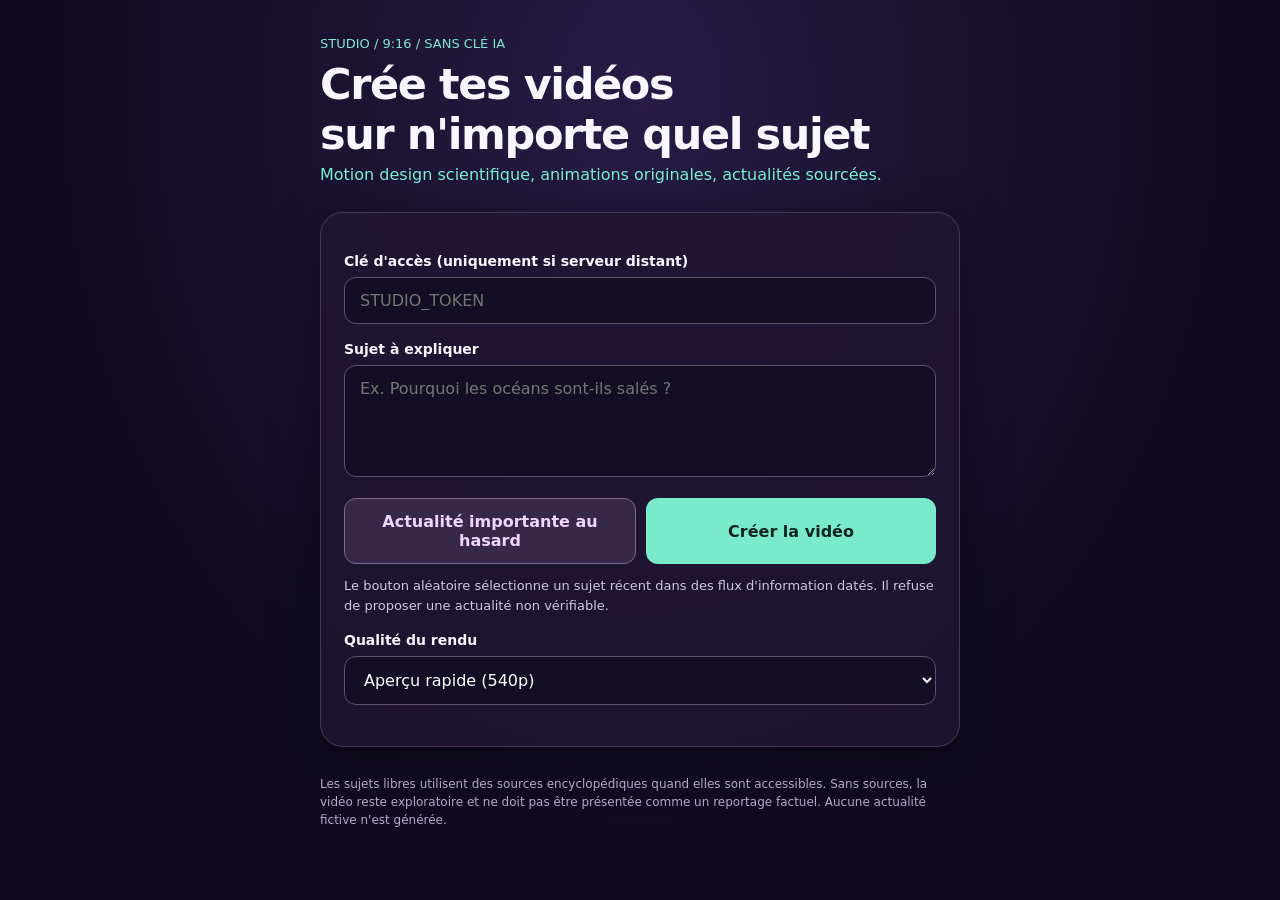
==== web/index.html @ 20359800 "Add responsive topic-input and random-important-news button UI" ====
<!doctype html>
<html lang="fr"><head><meta charset="utf-8"><meta name="viewport" content="width=device-width,initial-scale=1">
<title>Vertical Science Studio</title><style>
:root{color-scheme:dark;font-family:system-ui,-apple-system,sans-serif;background:#100b1f;color:#f8f6ff}*{box-sizing:border-box}
body{margin:0;background:radial-gradient(ellipse at 50% 10%,#271b45,#100b1f 65%);min-height:100vh}
main{width:min(680px,100%);margin:auto;padding:36px 20px 60px}
small,.hint{color:#b9b4ce}h1{font-size:clamp(30px,6vw,43px);letter-spacing:-1.4px;margin:8px 0 6px}
.subtitle{color:#79efd0;margin:0 0 28px}.panel{border:1px solid #48395c;background:#201631cc;padding:23px;border-radius:23px;box-shadow:0 14px 50px #07040e77}
label{display:block;font-size:14px;font-weight:700;margin:17px 0 8px}
textarea,input,select{width:100%;padding:13px 15px;border:1px solid #60516e;border-radius:12px;background:#140e24;color:white;font:inherit}
textarea{resize:vertical;min-height:112px}
button{font:inherit;cursor:pointer;border:0;border-radius:12px;padding:13px 16px;font-weight:700}
button:disabled{opacity:.5;cursor:wait}
.primary{background:#79ebcb;color:#10251d}.alternate{background:#372849;color:#f1d4ff;border:1px solid #806593}
.actions{display:flex;flex-wrap:wrap;gap:10px;margin-top:17px}.actions button{flex:1;min-width:180px}
#info{font-size:13px;color:#cec9dc;line-height:1.5;margin-top:12px}
#status{white-space:pre-line;margin-top:18px;font-size:14px;color:#e5dfec}
a{color:#82ecd1;word-wrap:break-word}video{width:100%;max-width:340px;aspect-ratio:9/16;background:black;border-radius:14px;margin-top:16px}
#result{display:none;margin-top:20px}.tag{font-size:13px;color:#80e8d1}
footer{font-size:12px;color:#b3aac9;margin-top:28px;line-height:1.5}</style></head>
<body><main><div class="tag">STUDIO / 9:16 / SANS CLÉ IA</div><h1>Crée tes vidéos<br>sur n'importe quel sujet</h1>
<p class="subtitle">Motion design scientifique, animations originales, actualités sourcées.</p>
<section class="panel">
<label for="token">Clé d'accès (uniquement si serveur distant)</label>
<input id="token" type="password" autocomplete="off" placeholder="STUDIO_TOKEN">
<label for="topic">Sujet à expliquer</label>
<textarea id="topic" maxlength="500" placeholder="Ex. Pourquoi les océans sont-ils salés ?"></textarea>
<div class="actions"><button id="random" class="alternate">Actualité importante au hasard</button>
<button id="create" class="primary">Créer la vidéo</button></div>
<div id="info" role="status">Le bouton aléatoire sélectionne un sujet récent dans des flux d'information datés. Il refuse de proposer une actualité non vérifiable.</div>
<label for="quality">Qualité du rendu</label><select id="quality">
<option value="preview">Aperçu rapide (540p)</option><option value="720p">720p</option>
<option value="1080p">Full HD 1080p</option></select>
<div id="status" role="status" aria-live="polite"></div>
<div id="result"><video id="player" controls playsinline preload="metadata"></video>
<p><a id="download" download>Récupérer la vidéo MP4</a></p></div></section>
<footer>Les sujets libres utilisent des sources encyclopédiques quand elles sont accessibles. Sans sources, la vidéo reste exploratoire et ne doit pas être présentée comme un reportage factuel. Aucune actualité fictive n'est générée.</footer></main>
<script>
const topic=document.querySelector('#topic'),info=document.querySelector('#info'),status=document.querySelector('#status');
const random=document.querySelector('#random'),create=document.querySelector('#create'),token=document.querySelector('#token');
let selectedArticle=null;
const headers=()=>({'X-Studio-Token':token.value.trim()});
const showError=(error)=>{status.textContent='Erreur : '+error;};
async function request(url,init={}) {
 const r=await fetch(url,{...init,headers:{...headers(),...(init.headers||{})}});
 const data=await r.json();if(!r.ok)throw Error(data.error||'Erreur serveur');return data;
}
random.addEventListener('click',async()=>{
 random.disabled=true;status.textContent='Recherche d’actualités récentes…';
 try{
  const data=await request('/api/random');selectedArticle=data.article;topic.value=selectedArticle.title;
  info.replaceChildren();
  const t=document.createElement('span');
  t.textContent=selectedArticle.source+' · '+new Date(selectedArticle.published).toLocaleString('fr-FR')+' · ';
  const a=document.createElement('a');a.href=selectedArticle.url;a.textContent='Lire l’article source';
  a.target='_blank';a.rel='noopener noreferrer';info.append(t,a);
  status.textContent='Sujet sélectionné. Lance la création quand tu veux.';
 }catch(e){showError(e.message);}finally{random.disabled=false;}
});
topic.addEventListener('input',()=>{
 if(selectedArticle&&topic.value!==selectedArticle.title){
  selectedArticle=null;info.textContent='Sujet personnalisé : recherche encyclopédique si disponible.';
 }
});
create.addEventListener('click',async()=>{
 create.disabled=true;status.textContent='Préparation du scénario…';document.querySelector('#result').style.display='none';
 try{
  const data=await request('/api/render',{method:'POST',headers:{'Content-Type':'application/json'},
    body:JSON.stringify({topic:topic.value,quality:document.querySelector('#quality').value,
                         article:selectedArticle?{url:selectedArticle.url}:null})});
  const id=data.id;status.textContent='Rendu en cours. Laisse cet onglet ouvert pour récupérer le résultat.';
  while(true){
   await new Promise(resolve=>setTimeout(resolve,3500));
   const state=await request('/api/status/'+id);
   if(state.status==='error')throw Error(state.error);
   if(state.status==='ready'){
    const response=await fetch('/api/video/'+id,{headers:headers()});
    if(!response.ok)throw Error('Téléchargement MP4 impossible');
    const fileURL=URL.createObjectURL(await response.blob());
    document.querySelector('#player').src=fileURL;
    document.querySelector('#download').href=fileURL;
    document.querySelector('#download').download='vertical-science.mp4';
    document.querySelector('#result').style.display='block';
    status.textContent='Vidéo générée : '+state.info.width+' × '+state.info.height+' px. Sources : '+state.sources.length;
    break;
   }
  }
 }catch(e){showError(e.message);}finally{create.disabled=false;}
});
</script></body></html>
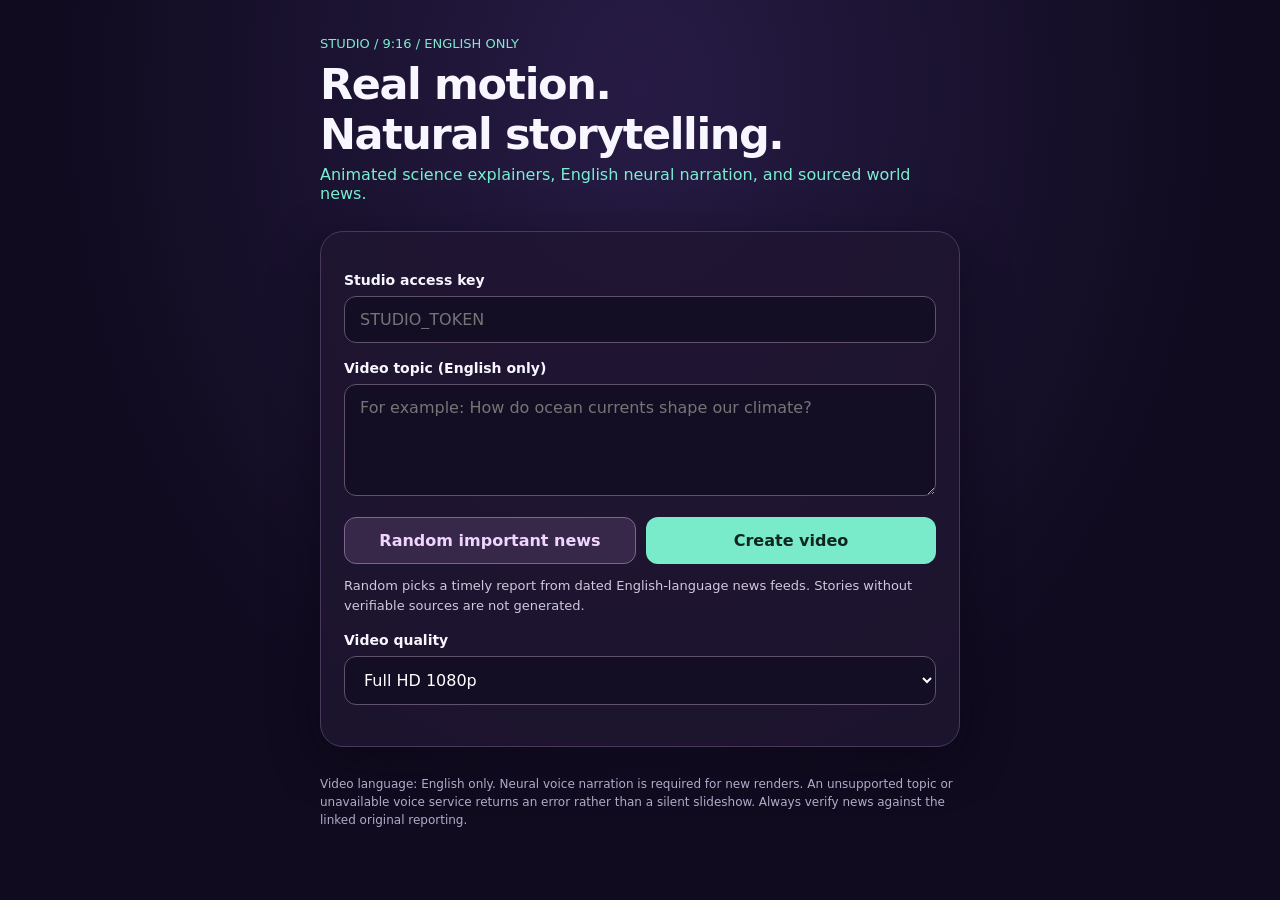
==== commit 1ac17b53: "Convert Render studio to English-only neural narration UI" ====
--- a/web/index.html
+++ b/web/index.html
@@ -1,5 +1,5 @@
 <!doctype html>
-<html lang="fr"><head><meta charset="utf-8"><meta name="viewport" content="width=device-width,initial-scale=1">
+<html lang="en"><head><meta charset="utf-8"><meta name="viewport" content="width=device-width,initial-scale=1">
 <title>Vertical Science Studio</title><style>
 :root{color-scheme:dark;font-family:system-ui,-apple-system,sans-serif;background:#100b1f;color:#f8f6ff}*{box-sizing:border-box}
 body{margin:0;background:radial-gradient(ellipse at 50% 10%,#271b45,#100b1f 65%);min-height:100vh}
@@ -18,70 +18,70 @@
 a{color:#82ecd1;word-wrap:break-word}video{width:100%;max-width:340px;aspect-ratio:9/16;background:black;border-radius:14px;margin-top:16px}
 #result{display:none;margin-top:20px}.tag{font-size:13px;color:#80e8d1}
 footer{font-size:12px;color:#b3aac9;margin-top:28px;line-height:1.5}</style></head>
-<body><main><div class="tag">STUDIO / 9:16 / SANS CLÉ IA</div><h1>Crée tes vidéos<br>sur n'importe quel sujet</h1>
-<p class="subtitle">Motion design scientifique, animations originales, actualités sourcées.</p>
+<body><main><div class="tag">STUDIO / 9:16 / ENGLISH ONLY</div><h1>Real motion.<br>Natural storytelling.</h1>
+<p class="subtitle">Animated science explainers, English neural narration, and sourced world news.</p>
 <section class="panel">
-<label for="token">Clé d'accès (uniquement si serveur distant)</label>
+<label for="token">Studio access key</label>
 <input id="token" type="password" autocomplete="off" placeholder="STUDIO_TOKEN">
-<label for="topic">Sujet à expliquer</label>
-<textarea id="topic" maxlength="500" placeholder="Ex. Pourquoi les océans sont-ils salés ?"></textarea>
-<div class="actions"><button id="random" class="alternate">Actualité importante au hasard</button>
-<button id="create" class="primary">Créer la vidéo</button></div>
-<div id="info" role="status">Le bouton aléatoire sélectionne un sujet récent dans des flux d'information datés. Il refuse de proposer une actualité non vérifiable.</div>
-<label for="quality">Qualité du rendu</label><select id="quality">
-<option value="preview">Aperçu rapide (540p)</option><option value="720p">720p</option>
-<option value="1080p">Full HD 1080p</option></select>
+<label for="topic">Video topic (English only)</label>
+<textarea id="topic" maxlength="500" placeholder="For example: How do ocean currents shape our climate?"></textarea>
+<div class="actions"><button id="random" class="alternate">Random important news</button>
+<button id="create" class="primary">Create video</button></div>
+<div id="info" role="status">Random picks a timely report from dated English-language news feeds. Stories without verifiable sources are not generated.</div>
+<label for="quality">Video quality</label><select id="quality">
+<option value="preview">Preview (540p)</option><option value="720p">720p</option>
+<option value="1080p" selected>Full HD 1080p</option></select>
 <div id="status" role="status" aria-live="polite"></div>
-<div id="result"><video id="player" controls playsinline preload="metadata"></video>
-<p><a id="download" download>Récupérer la vidéo MP4</a></p></div></section>
-<footer>Les sujets libres utilisent des sources encyclopédiques quand elles sont accessibles. Sans sources, la vidéo reste exploratoire et ne doit pas être présentée comme un reportage factuel. Aucune actualité fictive n'est générée.</footer></main>
+<div id="result"><p>English neural narration with animated captions</p><video id="player" controls playsinline preload="metadata"></video>
+<p><a id="download" download>Download narrated MP4</a></p></div></section>
+<footer>Video language: English only. Neural voice narration is required for new renders. An unsupported topic or unavailable voice service returns an error rather than a silent slideshow. Always verify news against the linked original reporting.</footer></main>
 <script>
 const topic=document.querySelector('#topic'),info=document.querySelector('#info'),status=document.querySelector('#status');
 const random=document.querySelector('#random'),create=document.querySelector('#create'),token=document.querySelector('#token');
 let selectedArticle=null;
 const headers=()=>({'X-Studio-Token':token.value.trim()});
-const showError=(error)=>{status.textContent='Erreur : '+error;};
+const showError=(error)=>{status.textContent='Error: '+error;};
 async function request(url,init={}) {
  const r=await fetch(url,{...init,headers:{...headers(),...(init.headers||{})}});
  const data=await r.json();if(!r.ok)throw Error(data.error||'Erreur serveur');return data;
 }
 random.addEventListener('click',async()=>{
- random.disabled=true;status.textContent='Recherche d’actualités récentes…';
+ random.disabled=true;status.textContent='Searching recent English-language news…';
  try{
   const data=await request('/api/random');selectedArticle=data.article;topic.value=selectedArticle.title;
   info.replaceChildren();
   const t=document.createElement('span');
   t.textContent=selectedArticle.source+' · '+new Date(selectedArticle.published).toLocaleString('fr-FR')+' · ';
-  const a=document.createElement('a');a.href=selectedArticle.url;a.textContent='Lire l’article source';
+  const a=document.createElement('a');a.href=selectedArticle.url;a.textContent='Read original article';
   a.target='_blank';a.rel='noopener noreferrer';info.append(t,a);
-  status.textContent='Sujet sélectionné. Lance la création quand tu veux.';
+  status.textContent='Story selected. Create a narrated video when ready.';
  }catch(e){showError(e.message);}finally{random.disabled=false;}
 });
 topic.addEventListener('input',()=>{
  if(selectedArticle&&topic.value!==selectedArticle.title){
-  selectedArticle=null;info.textContent='Sujet personnalisé : recherche encyclopédique si disponible.';
+  selectedArticle=null;info.textContent='Custom topic: factual context from English-language Wikipedia when available.';
  }
 });
 create.addEventListener('click',async()=>{
- create.disabled=true;status.textContent='Préparation du scénario…';document.querySelector('#result').style.display='none';
+ create.disabled=true;status.textContent='Preparing English narration and motion scenes…';document.querySelector('#result').style.display='none';
  try{
   const data=await request('/api/render',{method:'POST',headers:{'Content-Type':'application/json'},
     body:JSON.stringify({topic:topic.value,quality:document.querySelector('#quality').value,
                          article:selectedArticle?{url:selectedArticle.url}:null})});
-  const id=data.id;status.textContent='Rendu en cours. Laisse cet onglet ouvert pour récupérer le résultat.';
+  const id=data.id;status.textContent='Generating speech and animation. Keep this tab open for the finished video.';
   while(true){
    await new Promise(resolve=>setTimeout(resolve,3500));
    const state=await request('/api/status/'+id);
    if(state.status==='error')throw Error(state.error);
    if(state.status==='ready'){
     const response=await fetch('/api/video/'+id,{headers:headers()});
-    if(!response.ok)throw Error('Téléchargement MP4 impossible');
+    if(!response.ok)throw Error('MP4 download failed');
     const fileURL=URL.createObjectURL(await response.blob());
     document.querySelector('#player').src=fileURL;
     document.querySelector('#download').href=fileURL;
     document.querySelector('#download').download='vertical-science.mp4';
     document.querySelector('#result').style.display='block';
-    status.textContent='Vidéo générée : '+state.info.width+' × '+state.info.height+' px. Sources : '+state.sources.length;
+    status.textContent='Video ready: '+state.info.width+' × '+state.info.height+' pixels. Sources: '+state.sources.length;
     break;
    }
   }
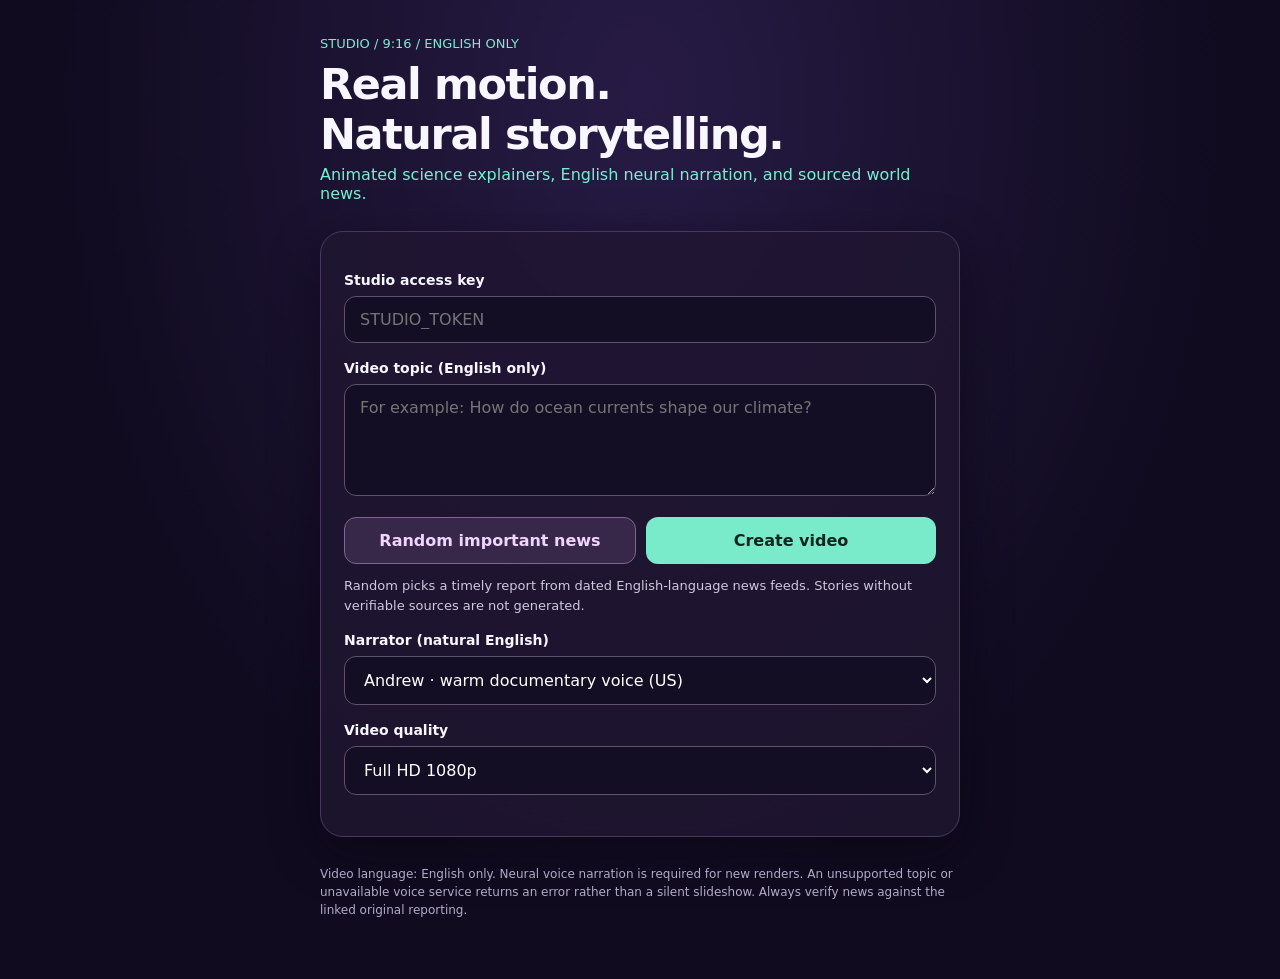
==== commit 97489f92: "Add English documentary narrator selection to phone-friendly video generator" ====
--- a/web/index.html
+++ b/web/index.html
@@ -28,6 +28,11 @@
 <div class="actions"><button id="random" class="alternate">Random important news</button>
 <button id="create" class="primary">Create video</button></div>
 <div id="info" role="status">Random picks a timely report from dated English-language news feeds. Stories without verifiable sources are not generated.</div>
+<label for="voice">Narrator (natural English)</label><select id="voice">
+<option value="en-US-AndrewNeural" selected>Andrew · warm documentary voice (US)</option>
+<option value="en-US-AriaNeural">Aria · expressive storyteller (US)</option>
+<option value="en-GB-RyanNeural">Ryan · documentary presenter (UK)</option>
+</select>
 <label for="quality">Video quality</label><select id="quality">
 <option value="preview">Preview (540p)</option><option value="720p">720p</option>
 <option value="1080p" selected>Full HD 1080p</option></select>
@@ -43,7 +48,7 @@
 const showError=(error)=>{status.textContent='Error: '+error;};
 async function request(url,init={}) {
  const r=await fetch(url,{...init,headers:{...headers(),...(init.headers||{})}});
- const data=await r.json();if(!r.ok)throw Error(data.error||'Erreur serveur');return data;
+ const data=await r.json();if(!r.ok)throw Error(data.error||'Server error');return data;
 }
 random.addEventListener('click',async()=>{
  random.disabled=true;status.textContent='Searching recent English-language news…';
@@ -51,7 +56,7 @@
   const data=await request('/api/random');selectedArticle=data.article;topic.value=selectedArticle.title;
   info.replaceChildren();
   const t=document.createElement('span');
-  t.textContent=selectedArticle.source+' · '+new Date(selectedArticle.published).toLocaleString('fr-FR')+' · ';
+  t.textContent=selectedArticle.source+' · '+new Date(selectedArticle.published).toLocaleString('en-US')+' · ';
   const a=document.createElement('a');a.href=selectedArticle.url;a.textContent='Read original article';
   a.target='_blank';a.rel='noopener noreferrer';info.append(t,a);
   status.textContent='Story selected. Create a narrated video when ready.';
@@ -67,6 +72,7 @@
  try{
   const data=await request('/api/render',{method:'POST',headers:{'Content-Type':'application/json'},
     body:JSON.stringify({topic:topic.value,quality:document.querySelector('#quality').value,
+                         voice:document.querySelector('#voice').value,
                          article:selectedArticle?{url:selectedArticle.url}:null})});
   const id=data.id;status.textContent='Generating speech and animation. Keep this tab open for the finished video.';
   while(true){
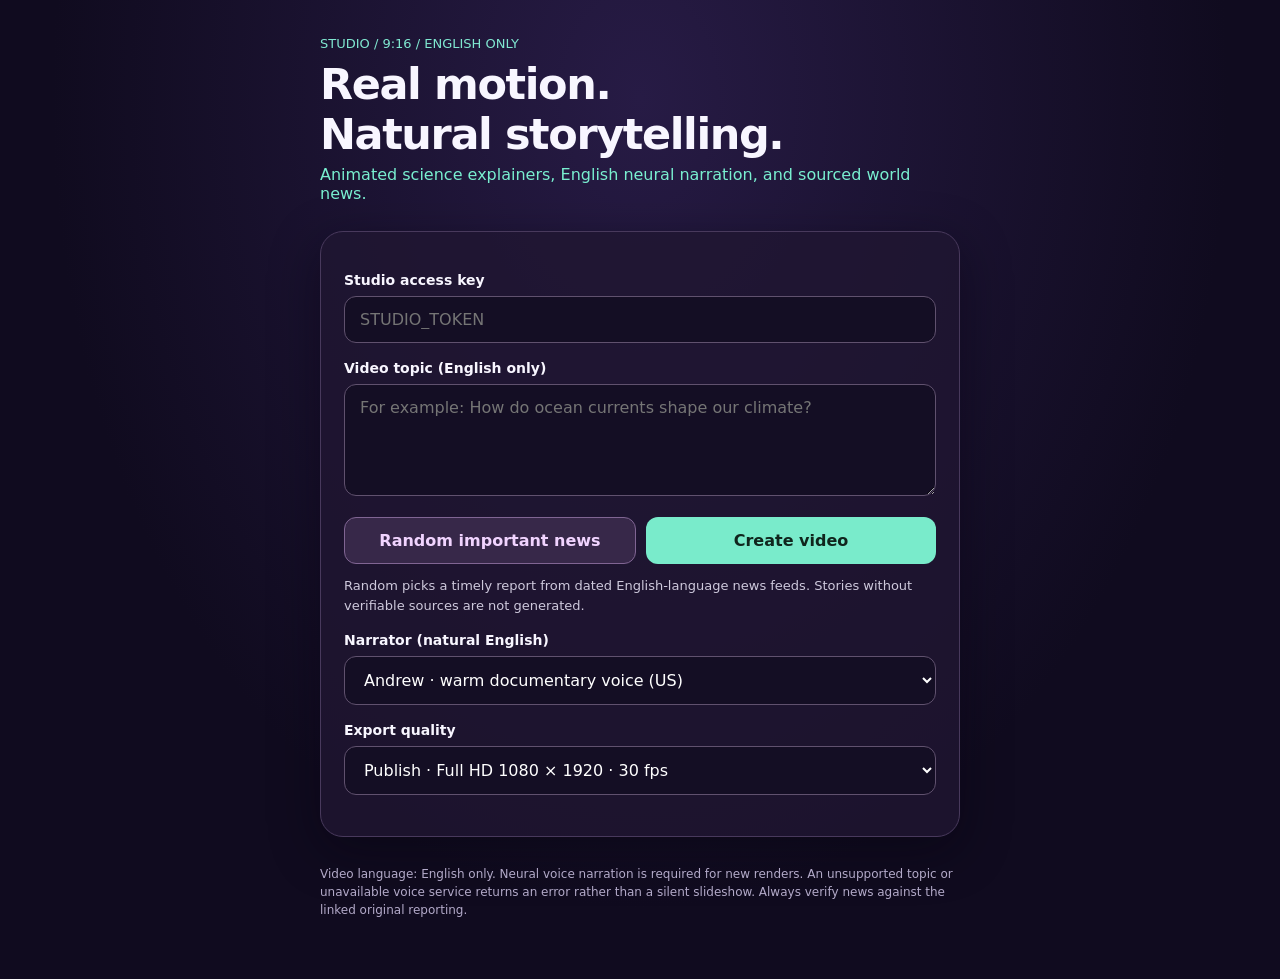
==== commit 2bf128df: "Make publish-grade 1080p30 default and label drafts clearly; advertise clean watermark-free export" ====
--- a/web/index.html
+++ b/web/index.html
@@ -33,17 +33,18 @@
 <option value="en-US-AriaNeural">Aria · expressive storyteller (US)</option>
 <option value="en-GB-RyanNeural">Ryan · documentary presenter (UK)</option>
 </select>
-<label for="quality">Video quality</label><select id="quality">
-<option value="preview">Preview (540p)</option><option value="720p">720p</option>
-<option value="1080p" selected>Full HD 1080p</option></select>
+<label for="quality">Export quality</label><select id="quality">
+<option value="1080p" selected>Publish · Full HD 1080 × 1920 · 30 fps</option>
+<option value="720p">Review · HD 720p</option><option value="preview">Fast review · 540p</option></select>
 <div id="status" role="status" aria-live="polite"></div>
 <div id="result"><p>English neural narration with animated captions</p><video id="player" controls playsinline preload="metadata"></video>
-<p><a id="download" download>Download narrated MP4</a></p></div></section>
+<p><a id="download" download>Download vertical MP4 (no watermark or scene numbers)</a></p></div></section>
 <footer>Video language: English only. Neural voice narration is required for new renders. An unsupported topic or unavailable voice service returns an error rather than a silent slideshow. Always verify news against the linked original reporting.</footer></main>
 <script>
 const topic=document.querySelector('#topic'),info=document.querySelector('#info'),status=document.querySelector('#status');
 const random=document.querySelector('#random'),create=document.querySelector('#create'),token=document.querySelector('#token');
 let selectedArticle=null;
+let lastVideoURL=null;
 const headers=()=>({'X-Studio-Token':token.value.trim()});
 const showError=(error)=>{status.textContent='Error: '+error;};
 async function request(url,init={}) {
@@ -68,7 +69,10 @@
  }
 });
 create.addEventListener('click',async()=>{
- create.disabled=true;status.textContent='Preparing English narration and motion scenes…';document.querySelector('#result').style.display='none';
+ create.disabled=true;status.textContent='Preparing the English documentary…';
+ document.querySelector('#result').style.display='none';
+ if(lastVideoURL){URL.revokeObjectURL(lastVideoURL);lastVideoURL=null;}
+ const player=document.querySelector('#player');player.pause();player.removeAttribute('src');player.load();
  try{
   const data=await request('/api/render',{method:'POST',headers:{'Content-Type':'application/json'},
     body:JSON.stringify({topic:topic.value,quality:document.querySelector('#quality').value,
@@ -79,15 +83,25 @@
    await new Promise(resolve=>setTimeout(resolve,3500));
    const state=await request('/api/status/'+id);
    if(state.status==='error')throw Error(state.error);
+   const labels={
+    queued:'Queued for the video engine…',
+    narrating:'Recording natural English narration and aligning the words…',
+    rendering:'Animating each scene and mastering the soundtrack…',
+    quality_check:'Checking motion, audio loudness, subtitles and MP4 integrity…'
+   };
+   if(labels[state.status])status.textContent=labels[state.status];
    if(state.status==='ready'){
     const response=await fetch('/api/video/'+id,{headers:headers()});
     if(!response.ok)throw Error('MP4 download failed');
     const fileURL=URL.createObjectURL(await response.blob());
+    lastVideoURL=fileURL;
     document.querySelector('#player').src=fileURL;
     document.querySelector('#download').href=fileURL;
     document.querySelector('#download').download='vertical-science.mp4';
     document.querySelector('#result').style.display='block';
-    status.textContent='Video ready: '+state.info.width+' × '+state.info.height+' pixels. Sources: '+state.sources.length;
+    const qa=state.quality||{};
+    const grade=qa.publication_spec?'Full HD export verified':'Review export';
+    status.textContent=grade+' · '+state.info.width+' × '+state.info.height+' · '+state.info.fps+' fps · '+state.info.duration.toFixed(1)+' s · English narration · '+(qa.loudness_lufs!==undefined?qa.loudness_lufs+' LUFS · motion checked':'quality reviewed')+'. Sources: '+state.sources.length;
     break;
    }
   }
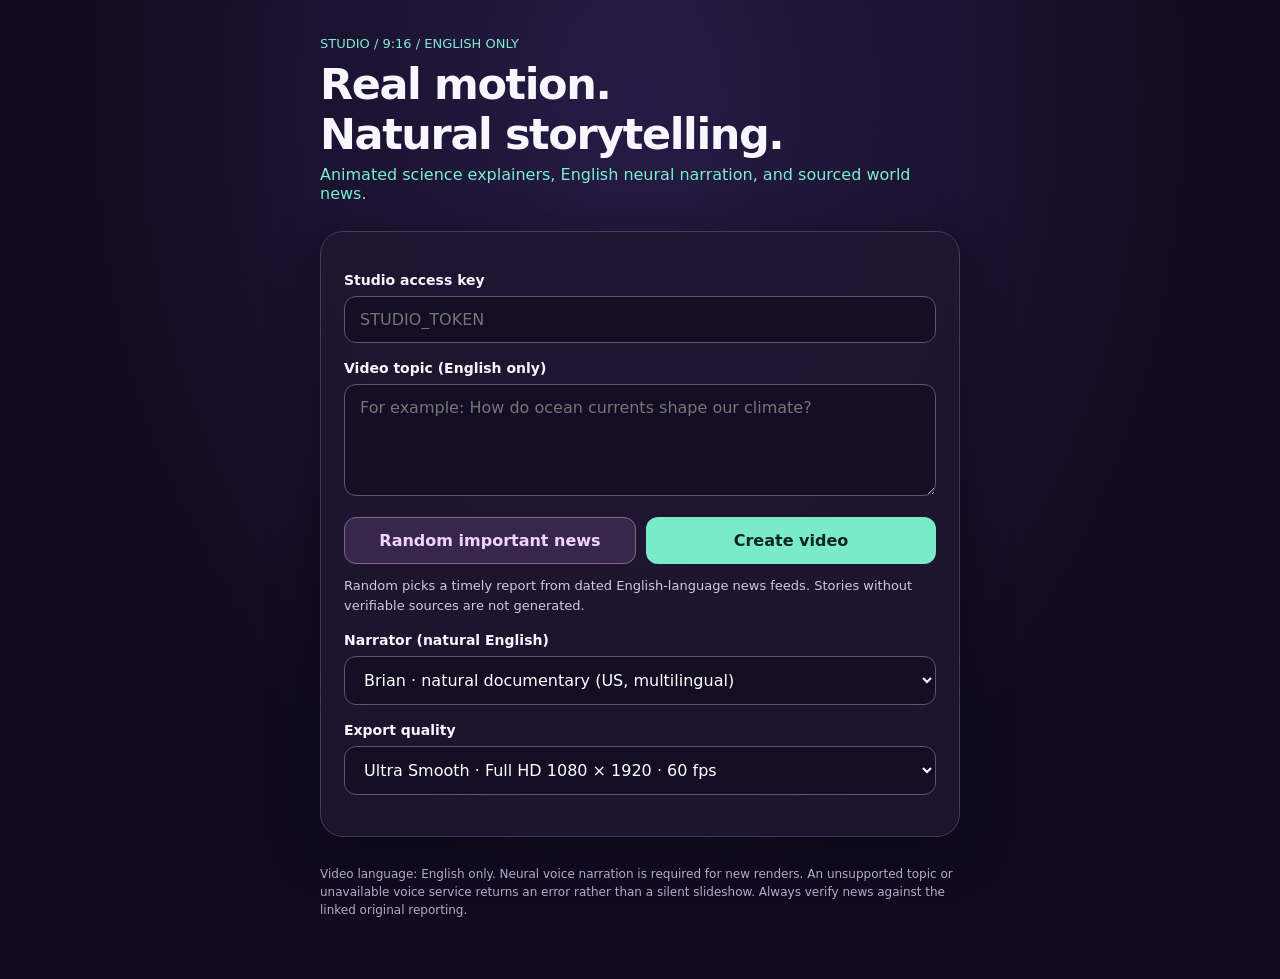
==== commit dc7a72b8: "Promote natural English Brian voice and offer Ultra Smooth 1080p60 publication by default" ====
--- a/web/index.html
+++ b/web/index.html
@@ -29,12 +29,15 @@
 <button id="create" class="primary">Create video</button></div>
 <div id="info" role="status">Random picks a timely report from dated English-language news feeds. Stories without verifiable sources are not generated.</div>
 <label for="voice">Narrator (natural English)</label><select id="voice">
-<option value="en-US-AndrewNeural" selected>Andrew · warm documentary voice (US)</option>
+<option value="en-US-BrianMultilingualNeural" selected>Brian · natural documentary (US, multilingual)</option>
+<option value="en-US-EmmaMultilingualNeural">Emma · warm narration (US, multilingual)</option>
+<option value="en-US-AndrewNeural">Andrew · familiar documentary voice (US)</option>
 <option value="en-US-AriaNeural">Aria · expressive storyteller (US)</option>
 <option value="en-GB-RyanNeural">Ryan · documentary presenter (UK)</option>
 </select>
 <label for="quality">Export quality</label><select id="quality">
-<option value="1080p" selected>Publish · Full HD 1080 × 1920 · 30 fps</option>
+<option value="1080p60" selected>Ultra Smooth · Full HD 1080 × 1920 · 60 fps</option>
+<option value="1080p">Publish · Full HD 1080 × 1920 · 30 fps (faster render)</option>
 <option value="720p">Review · HD 720p</option><option value="preview">Fast review · 540p</option></select>
 <div id="status" role="status" aria-live="polite"></div>
 <div id="result"><p>English neural narration with animated captions</p><video id="player" controls playsinline preload="metadata"></video>
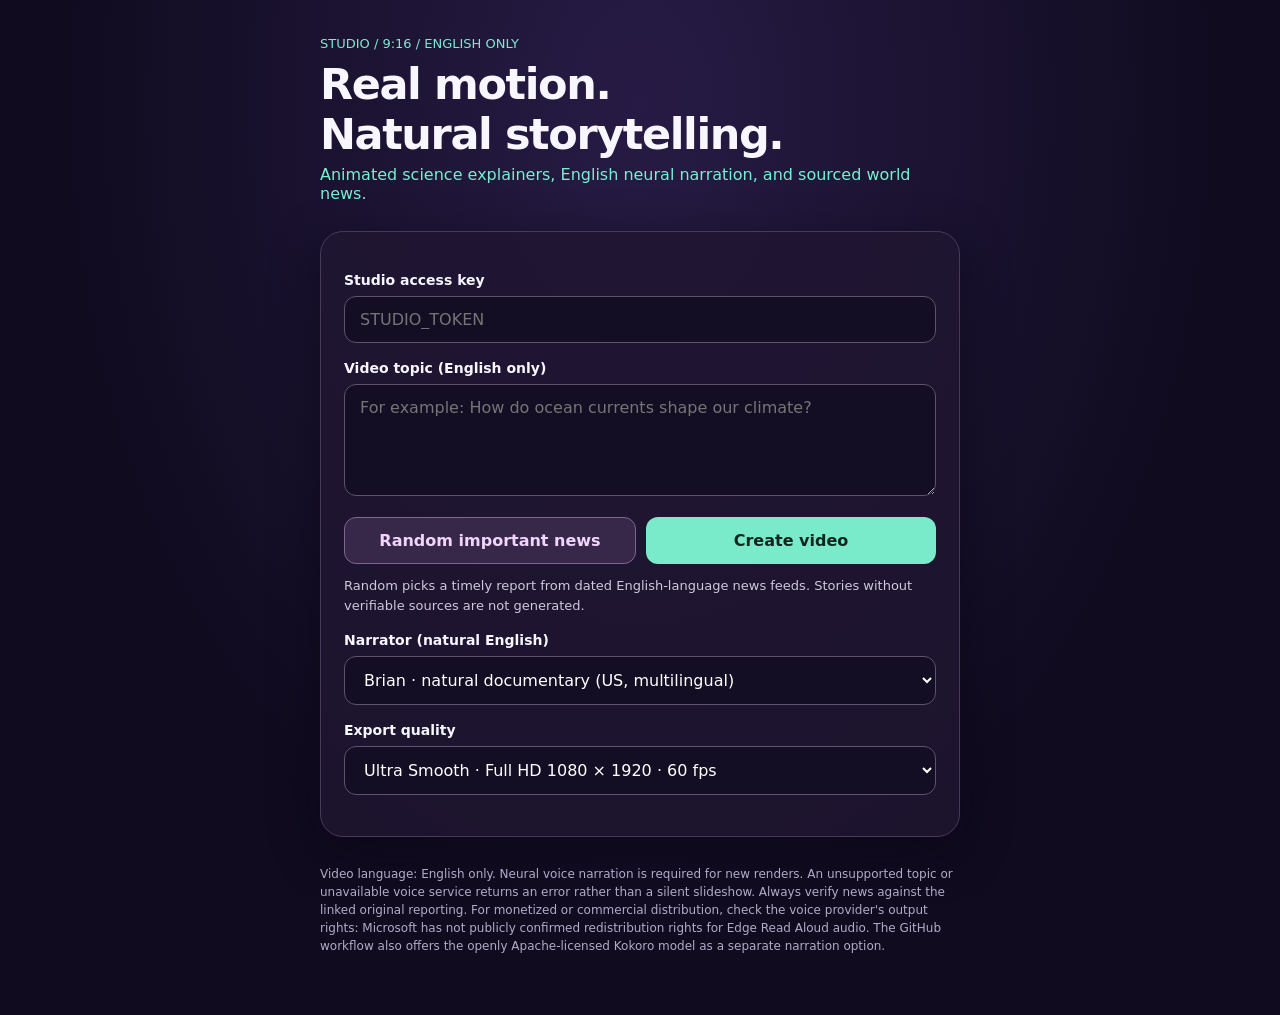
==== commit a4fcd2fb: "Disclose voice usage licensing uncertainty before monetized Shorts/Reels publication" ====
--- a/web/index.html
+++ b/web/index.html
@@ -42,7 +42,7 @@
 <div id="status" role="status" aria-live="polite"></div>
 <div id="result"><p>English neural narration with animated captions</p><video id="player" controls playsinline preload="metadata"></video>
 <p><a id="download" download>Download vertical MP4 (no watermark or scene numbers)</a></p></div></section>
-<footer>Video language: English only. Neural voice narration is required for new renders. An unsupported topic or unavailable voice service returns an error rather than a silent slideshow. Always verify news against the linked original reporting.</footer></main>
+<footer>Video language: English only. Neural voice narration is required for new renders. An unsupported topic or unavailable voice service returns an error rather than a silent slideshow. Always verify news against the linked original reporting. For monetized or commercial distribution, check the voice provider's output rights: Microsoft has not publicly confirmed redistribution rights for Edge Read Aloud audio. The GitHub workflow also offers the openly Apache-licensed Kokoro model as a separate narration option.</footer></main>
 <script>
 const topic=document.querySelector('#topic'),info=document.querySelector('#info'),status=document.querySelector('#status');
 const random=document.querySelector('#random'),create=document.querySelector('#create'),token=document.querySelector('#token');
